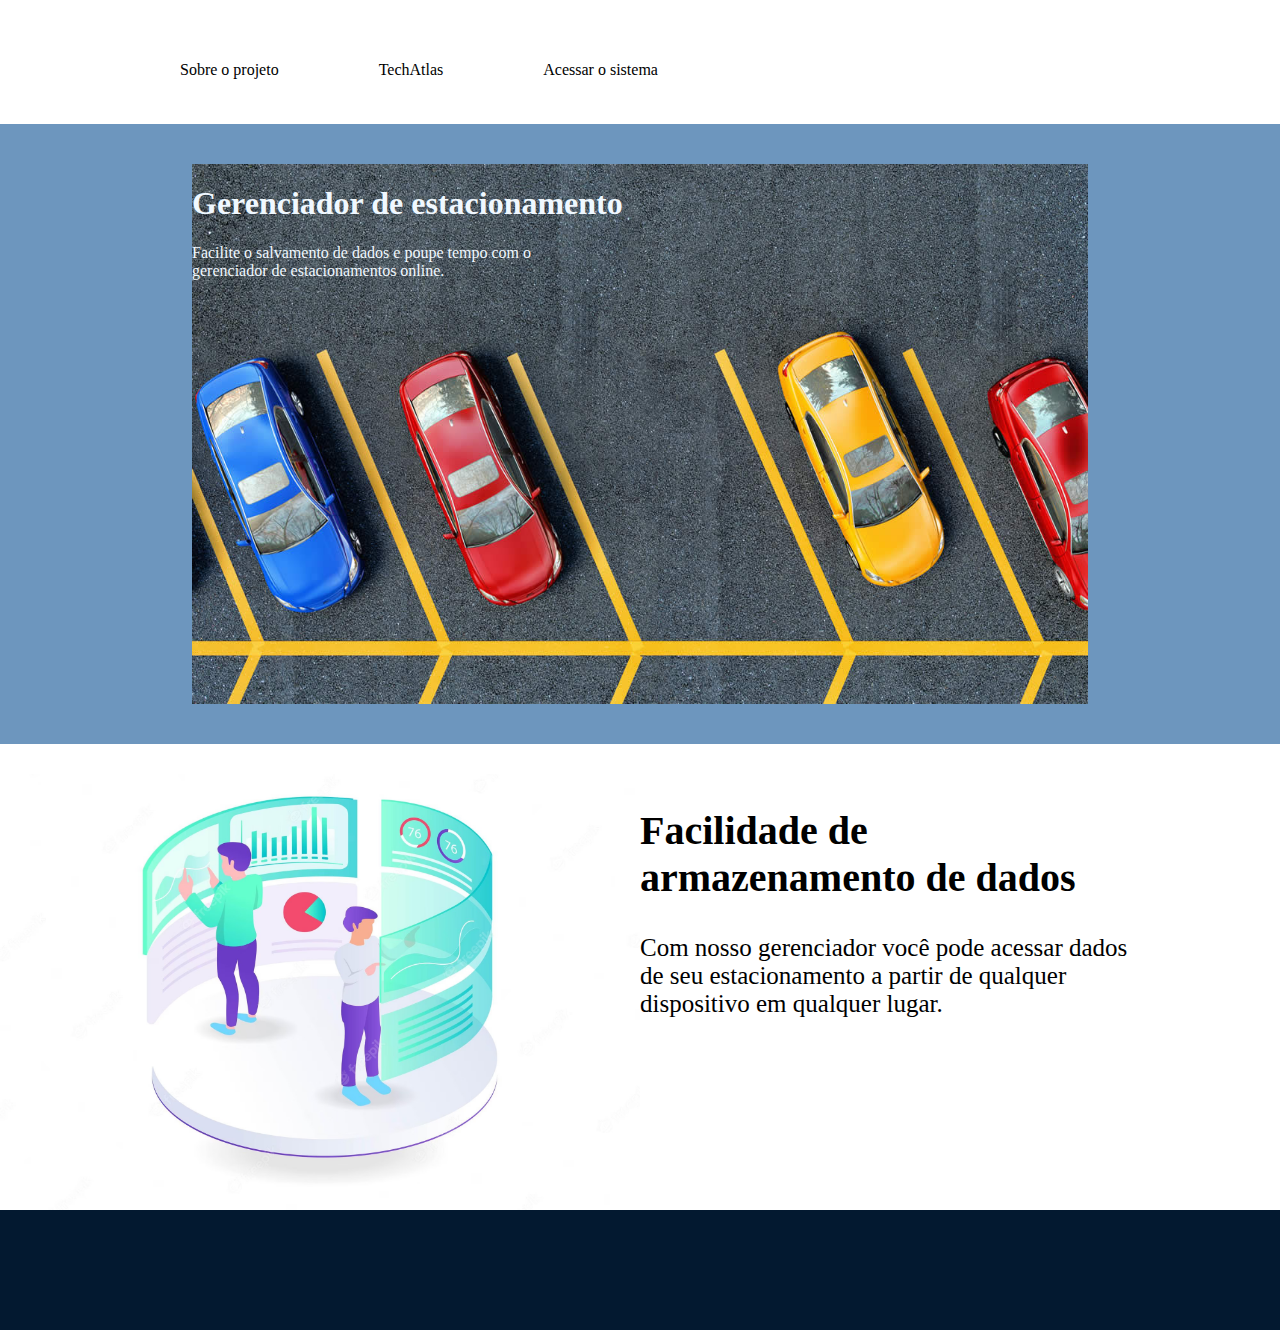
==== TCC/index.html @ e4b1ae16 "Add files via upload" ====
<!DOCTYPE html> 
<html lang="pt-br">
<head>
    <meta charset="UTF-8">
    <meta name="viewport" content="width=device-width, initial-scale=1.0">
    <link rel="stylesheet" href="./styles/style-home.css">
    <title>TechAtlas</title>
</head>
<body> 

<div class="header-container"> 
    <ul class="menu">
        <li><a style="padding-left: 80px;" class="nav-link" href="">Sobre o projeto</a>
        </li>
        <li><a class="nav-link" href="">TechAtlas</a>
        </li>
        <li><a class="nav-link" href="login.php">Acessar o sistema</a>
        </li>
    </ul>
</div>

<header>
<div class="text">
        <h1>Gerenciador de estacionamento</h1>
        <p>Facilite o salvamento de dados e poupe tempo com o gerenciador de estacionamentos online.</p>
    </div>
</header>

<div class="field">
    
    <img class="img-dados" src="./img/dados.jpeg" alt="imagem sobre dados">

    <div class="text-field">
        <h2>Facilidade de armazenamento de dados</h2>
        <p>Com nosso gerenciador você pode acessar dados de seu estacionamento a partir de qualquer dispositivo em qualquer lugar.</p>
    </div>
</div>





<footer></footer>
</body> 

</html>
---- TCC/styles/style-home.css ----
body{
    margin: 0;
}
.header-container {
    width: 100%;
    height: 12vh;
}

.menu {
    width: 100%;
    height: 100%;
    list-style: none;
    display: flex;
    padding: 0;
    align-items: center;
}

.menu li {
    font-style: none;
    padding-left: 100px;
}

.menu li a {
    text-decoration: none;
    color: black;
} 

header{
    display: flex;
    justify-content: center;
    align-items: center;
    background-color: rgb(109, 150, 190);
}
.text{
    background-image: url('.././img/estacionamento.jpg');
    background-repeat:no-repeat;
    background-size: 100% 100%;
    height: 60vh;
    width: 70%;
    margin-top: 40px;
    margin-bottom: 40px;
    color: aliceblue;
}

.text p{
    width: 40%;
}

.field{
    margin-top: 30px;
    width: auto;
    height: auto;
    display: flex;
}

.img-dados{
    width: 50%;
}

.text-field{
    margin-right: 10%;
    width: 40%;
}

.text-field h2{
    font-size: 40px;
}

.text-field p{
    font-size: 25px;
}

footer{
    width: 100%;
    height: 120px;
    background-color: rgb(3, 25, 48);
}
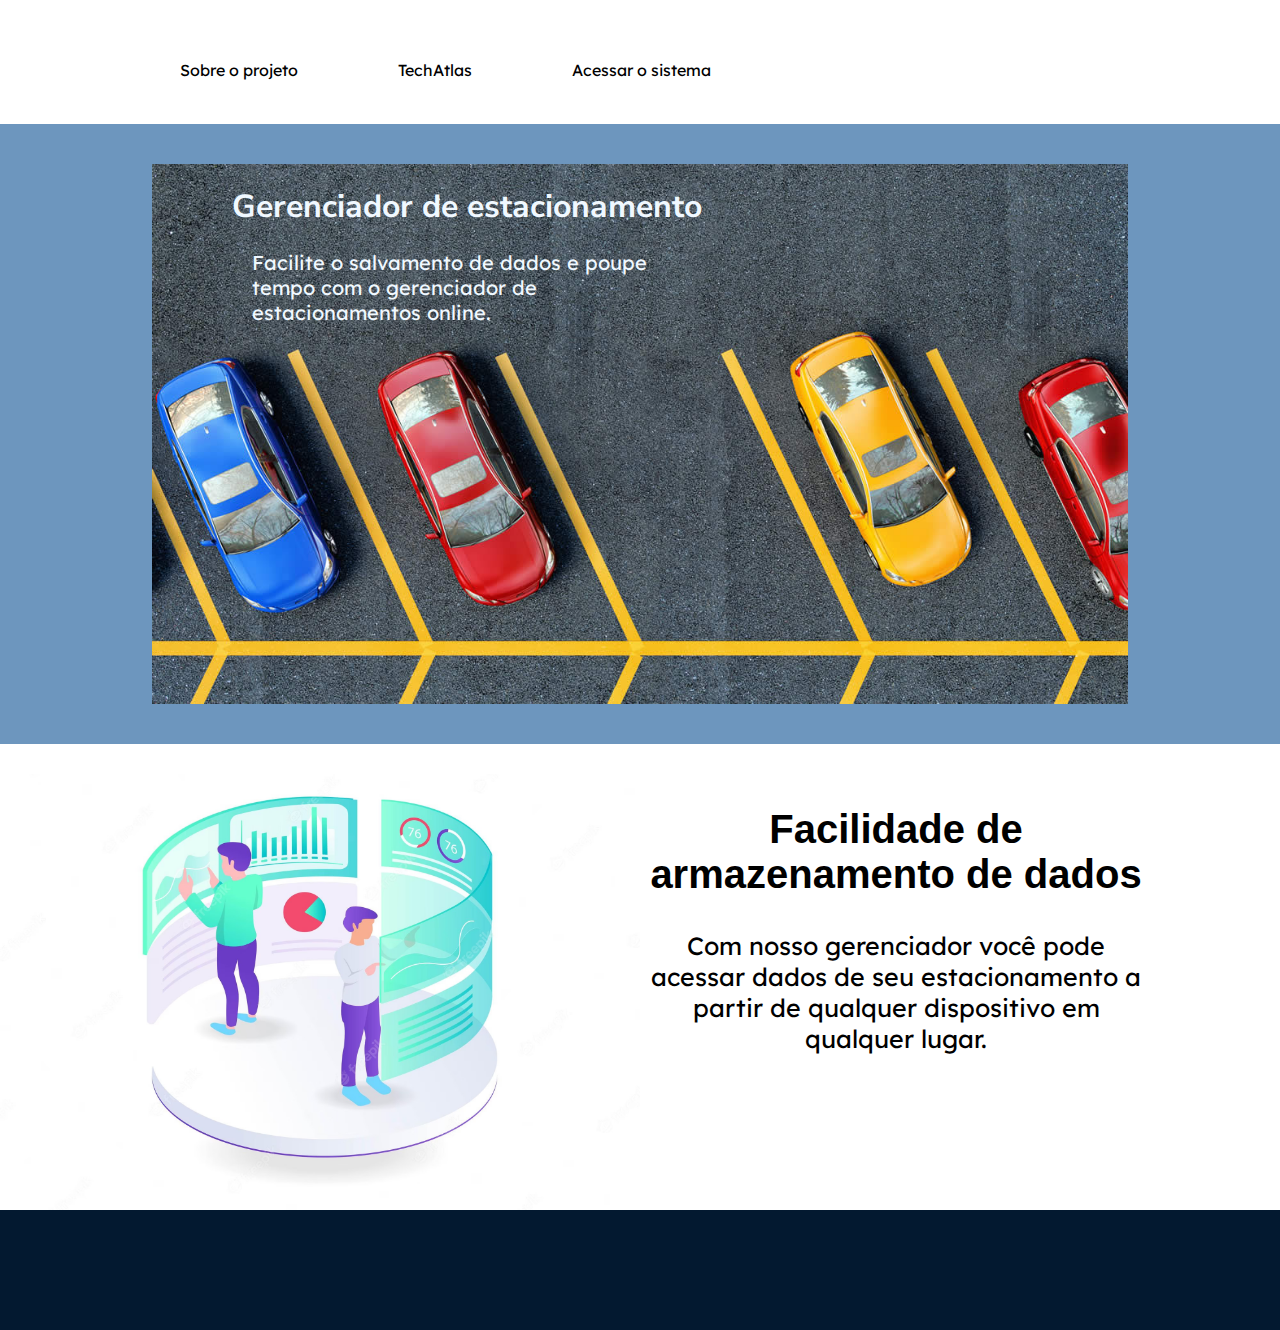
==== commit b6fab75a: "Add files via upload" ====
--- a/TCC/index.html
+++ b/TCC/index.html
@@ -4,6 +4,10 @@
     <meta charset="UTF-8">
     <meta name="viewport" content="width=device-width, initial-scale=1.0">
     <link rel="stylesheet" href="./styles/style-home.css">
+    <link rel="preconnect" href="https://fonts.googleapis.com">
+    <link rel="preconnect" href="https://fonts.gstatic.com" crossorigin>
+    <link href="https://fonts.googleapis.com/css2?family=Lexend+Deca:wght@300&family=Luckiest+Guy&display=swap" rel="stylesheet">
+    <link href="https://fonts.googleapis.com/css2?family=Nunito+Sans:opsz@6..12&display=swap" rel="stylesheet">
     <title>TechAtlas</title>
 </head>
 <body> 
--- a/TCC/styles/style-home.css
+++ b/TCC/styles/style-home.css
@@ -4,6 +4,7 @@
 .header-container {
     width: 100%;
     height: 12vh;
+    font-family: 'Lexend Deca', sans-serif;
 }
 
 .menu {
@@ -40,10 +41,15 @@
     margin-top: 40px;
     margin-bottom: 40px;
     color: aliceblue;
+    font-family: 'Nunito Sans', sans-serif;
+    padding-left: 80px;
 }
 
 .text p{
-    width: 40%;
+    width: 50%;
+    padding-left: 20px;
+    font-family: 'Lexend Deca', sans-serif;
+    font-size: 20px;
 }
 
 .field{
@@ -60,14 +66,18 @@
 .text-field{
     margin-right: 10%;
     width: 40%;
+    text-align:center;
 }
 
 .text-field h2{
     font-size: 40px;
+    font-family: 'Bebas Neue', sans-serif;
 }
 
 .text-field p{
     font-size: 25px;
+    font-family: 'Lexend Deca', sans-serif;
+
 }
 
 footer{
